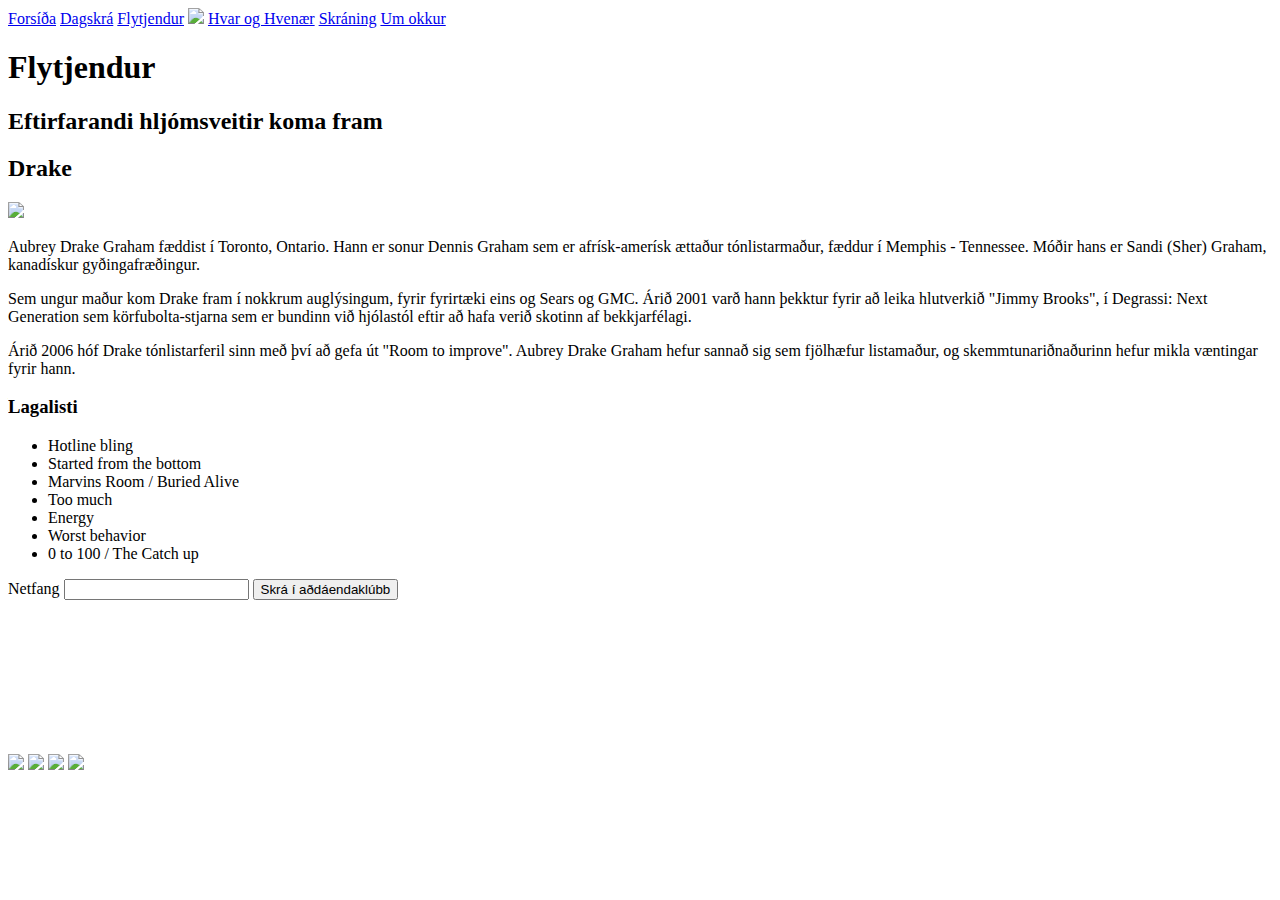
==== docs/flytjendur/index.html @ 1f65638e "Add files via upload" ====
<!DOCTYPE html>
<html>
<head>
	<title>Flytjendur - Útgáfutónleikar Music Cloud</title>
	<link rel="stylesheet" type="text/css" href="/css/main.css">
	<link rel="shortcut icon" href="/favicon.ico" type="image/x-icon">
	<link rel="icon" href="/favicon.ico" type="image/x-icon">
</head>
<body id="artists">
		<nav>
				<a href="/">Forsíða</a>
				<a href="/dagskra">Dagskrá</a>
				<a href="/flytjendur"  class="nav-selected">Flytjendur</a>
				<a href="/"><img src="/img/logo.svg"></a>
				<a href="/hvar">Hvar og Hvenær</a>
				<a href="/skraning">Skráning</a>
				<a href="/um-okkur">Um okkur</a>
			</nav>
	<header>
		<h1 class="titill">Flytjendur</h1>
		<h2 class="undirtitill">Eftirfarandi hljómsveitir koma fram</h2>
	</header>
	<section id="drake">
		<h2>Drake</h2>
		<picture>
				<source media="(min-width: 48em)" srcset="/img/drake.jpg">
				<source media="(min-width:30em)" srcset="/img/drake_sml.jpg">
				<img src="/img/drake_sml.jpg" />
		</picture>
		<p>Aubrey Drake Graham fæddist í Toronto, Ontario. 
			Hann er sonur Dennis Graham sem er afrísk-amerísk ættaður tónlistarmaður, fæddur í Memphis - Tennessee. Móðir hans er Sandi (Sher) Graham, kanadískur gyðingafræðingur. </p>
			<p>Sem ungur maður kom Drake fram í nokkrum auglýsingum, fyrir fyrirtæki eins og Sears og GMC. Árið 2001 varð hann þekktur fyrir að leika hlutverkið "Jimmy Brooks", í Degrassi: Next Generation sem körfubolta-stjarna sem er bundinn við hjólastól eftir að hafa verið skotinn af bekkjarfélagi. </p>
			<p>Árið 2006 hóf Drake tónlistarferil sinn með því að gefa út  "Room to improve". Aubrey Drake Graham hefur sannað sig sem fjölhæfur listamaður, og skemmtunariðnaðurinn hefur mikla væntingar fyrir hann.</p>
		<h3>Lagalisti</h3>
		<ul>
			<li>Hotline bling</li>
			<li>Started from the bottom</li>
			<li>Marvins Room / Buried Alive</li>
			<li>Too much</li>
			<li>Energy</li>
			<li>Worst behavior</li>
			<li>0 to 100 / The Catch up</li>
		</ul>
		<form action="post" action="#">
				<label for="email">Netfang</label>
				<input type="email" id="email"  required email />
				<input type="submit" name="submit" value="Skrá í aðdáendaklúbb">
		</form>
		
		<iframe class="youtube" src="https://www.youtube.com/embed/uxpDa-c-4Mc" frameborder="0" allow="autoplay; encrypted-media" allowfullscreen></iframe>
		
	</section>
<!---
	<section id="djkhaled">
			<h2>DJ Khaled</h2>
			<picture>
				<source media="(min-width: 650px)" srcset="/img/djkhaled.jpg">
				<source media="(min-width: 465px)" srcset="/img/djkhaled_sml.jpg">
				<img src="/img/djkhaled.jpg" />
			</picture>
			<p>Upphaflega þekktur sem Arab Attack, DJ Khaled er tónlistarframleiðandi, útvarpsmaður og DJ sem hefur búið til 10 stúdíóalbúm frá sínu eigin lífi frá árinu 2006, nýjasta sem Grateful (2017). Sem tónlistarframleiðandi hefur hann unnið með listamönnum eins og Lil Wayne, Jay-Z, Mariah Carey, Beyoncé, Justin Bieber, Kanye og Nicki Minaj.</p>
			<h3>Lagalisti</h3>
			<ul>
				<li>Wild Thoughts</li>
				<li>I'm the One</li>
				<li>Top Off</li>
				<li>All I do is Win</li>
				<li>I Believe</li>
				<li>Do You Mind</li>
				<li>Shining</li>
			</ul>
			<form action="post" action="#">
					<label for="email">Netfang</label>
					<input type="email" id="email"  required email />
					<input type="submit" name="submit" value="Skrá í aðdáendaklúbb">
			</form>
			<iframe width="560" height="315" src="https://www.youtube.com/embed/GGXzlRoNtHU" frameborder="0" allow="autoplay; encrypted-media" allowfullscreen></iframe>
	</section>
	<section id="beyonce">
			<h2>Beyoncé</h2>
			<picture>
				<source media="(min-width: 650px)" srcset="/img/beyonce.jpg">
				<source media="(min-width: 465px)" srcset="/img/beyonce_sml.jpg">
				<img src="/img/beyonce.jpg" />
			</picture>
			<p>Beyonce Knowles varð fyrst þekkt með hljómsveitinni Destiny's Child og fór snemma yfir í sólóferil þar sem hún hefur unnið til fjölda Grammy verðlauna. Hún hefur einnig leikið í kvikmyndum og er þekktust fyrir leik sinn í myndinni Dreamgirls. Hún er giftst hip-hop listamanninum Jay-Z árið 2008.</p>
			<h3>Lagalisti</h3>
			<ul>
				<li>Halo</li>
				<li>Crazy in Love</li>
				<li>Love On Top</li>
				<li>Drunk in Love</li>
				<li>Partition</li>
				<li>Best Thing I Never Had</li>
				<li>Run The World</li>
			</ul>
			<form action="post" action="#">
					<label for="email">Netfang</label>
					<input type="email" id="email"  required email />
					<input type="submit" name="submit" value="Skrá í aðdáendaklúbb">
			</form>
			<iframe width="560" height="315" src="https://www.youtube.com/embed/bnVUHWCynig" frameborder="0" allow="autoplay; encrypted-media" allowfullscreen></iframe>
	</section>
-->

	<footer>
			<div class="socialicons">
				<a class="social" target="_blank" href="#https://www.facebook.com/#"><img src="/img/facebook.svg" /></a>
				<a class="social" target="_blank" href="https://twitter.com/#"><img src="/img/twitter.svg" /></a>
				<a class="social" target="_blank" href="https://www.instagram.com/#"><img src="/img/instagram.svg" /></a>
				<a class="social" target="_blank" href="https://www.snapchat.com/#"><img src="/img/snapchat.svg" /></a>
				
			</div>
	</footer>
</body>
</html>
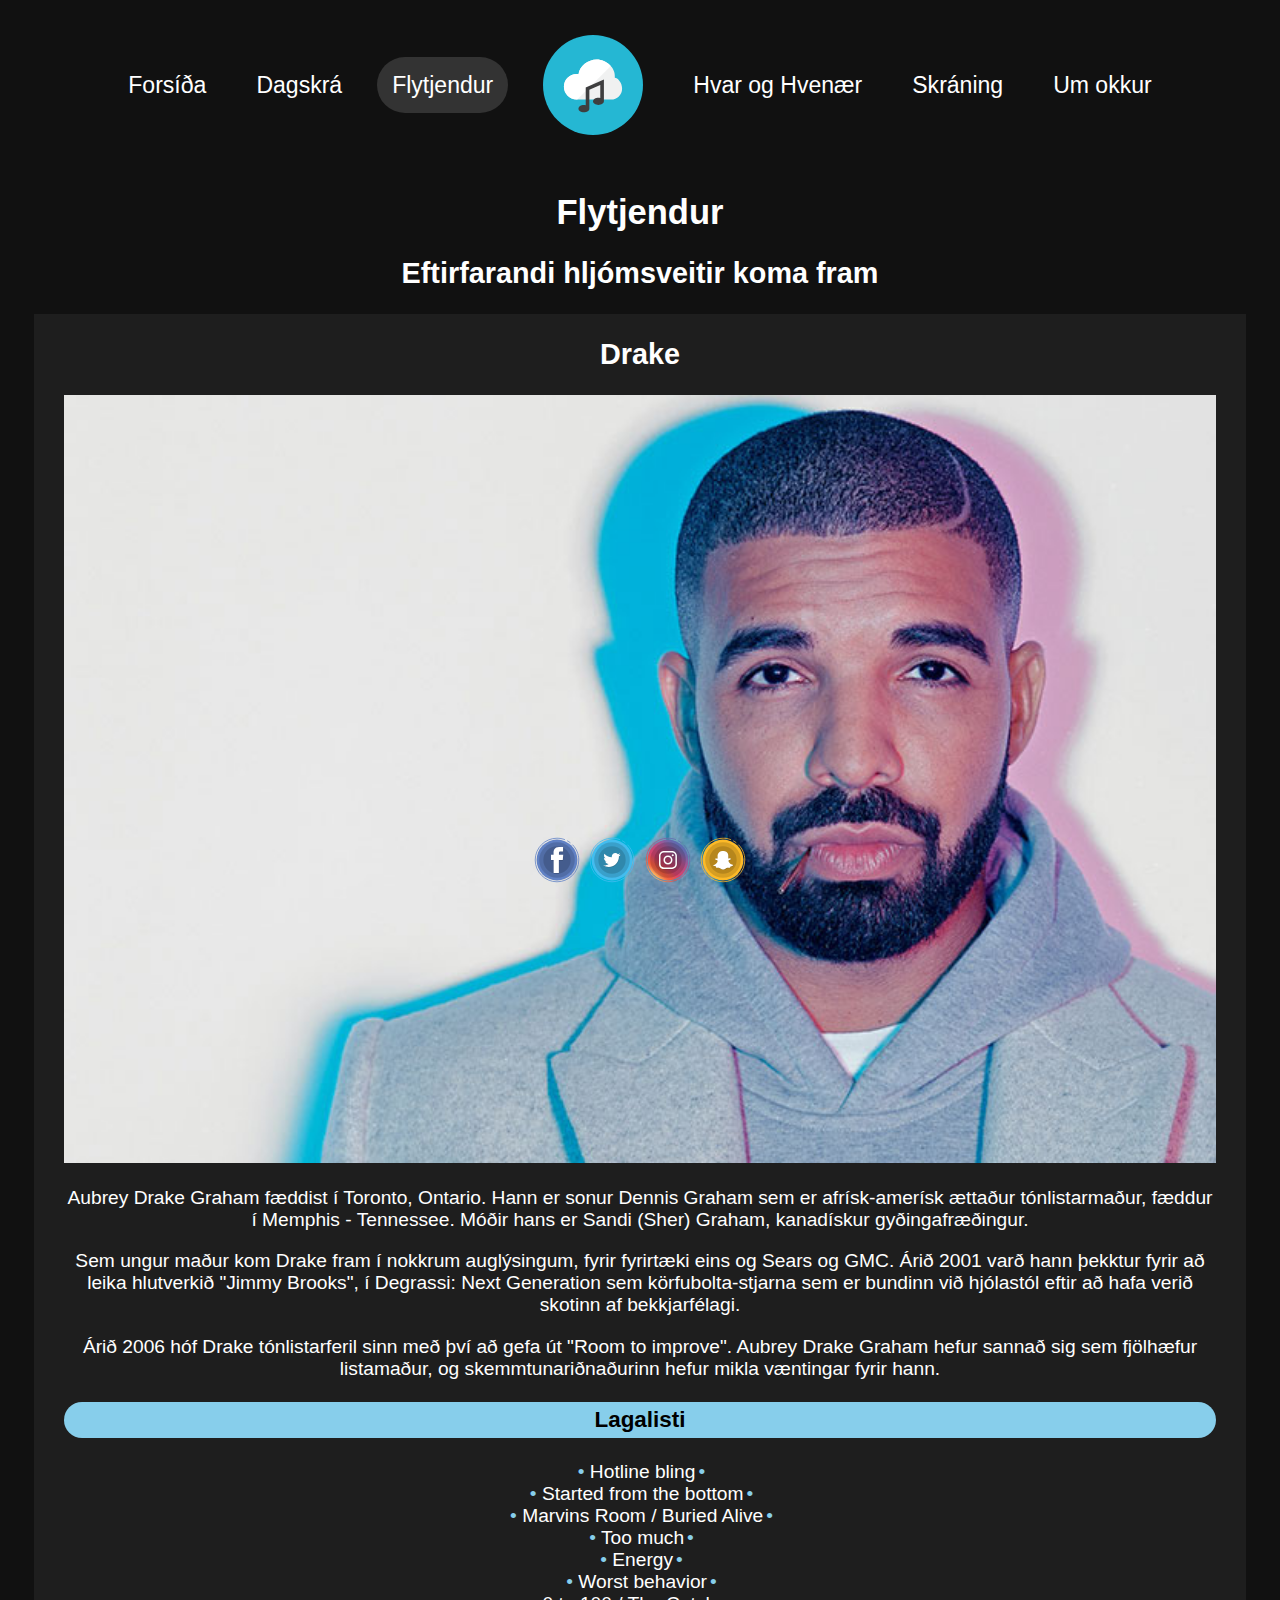
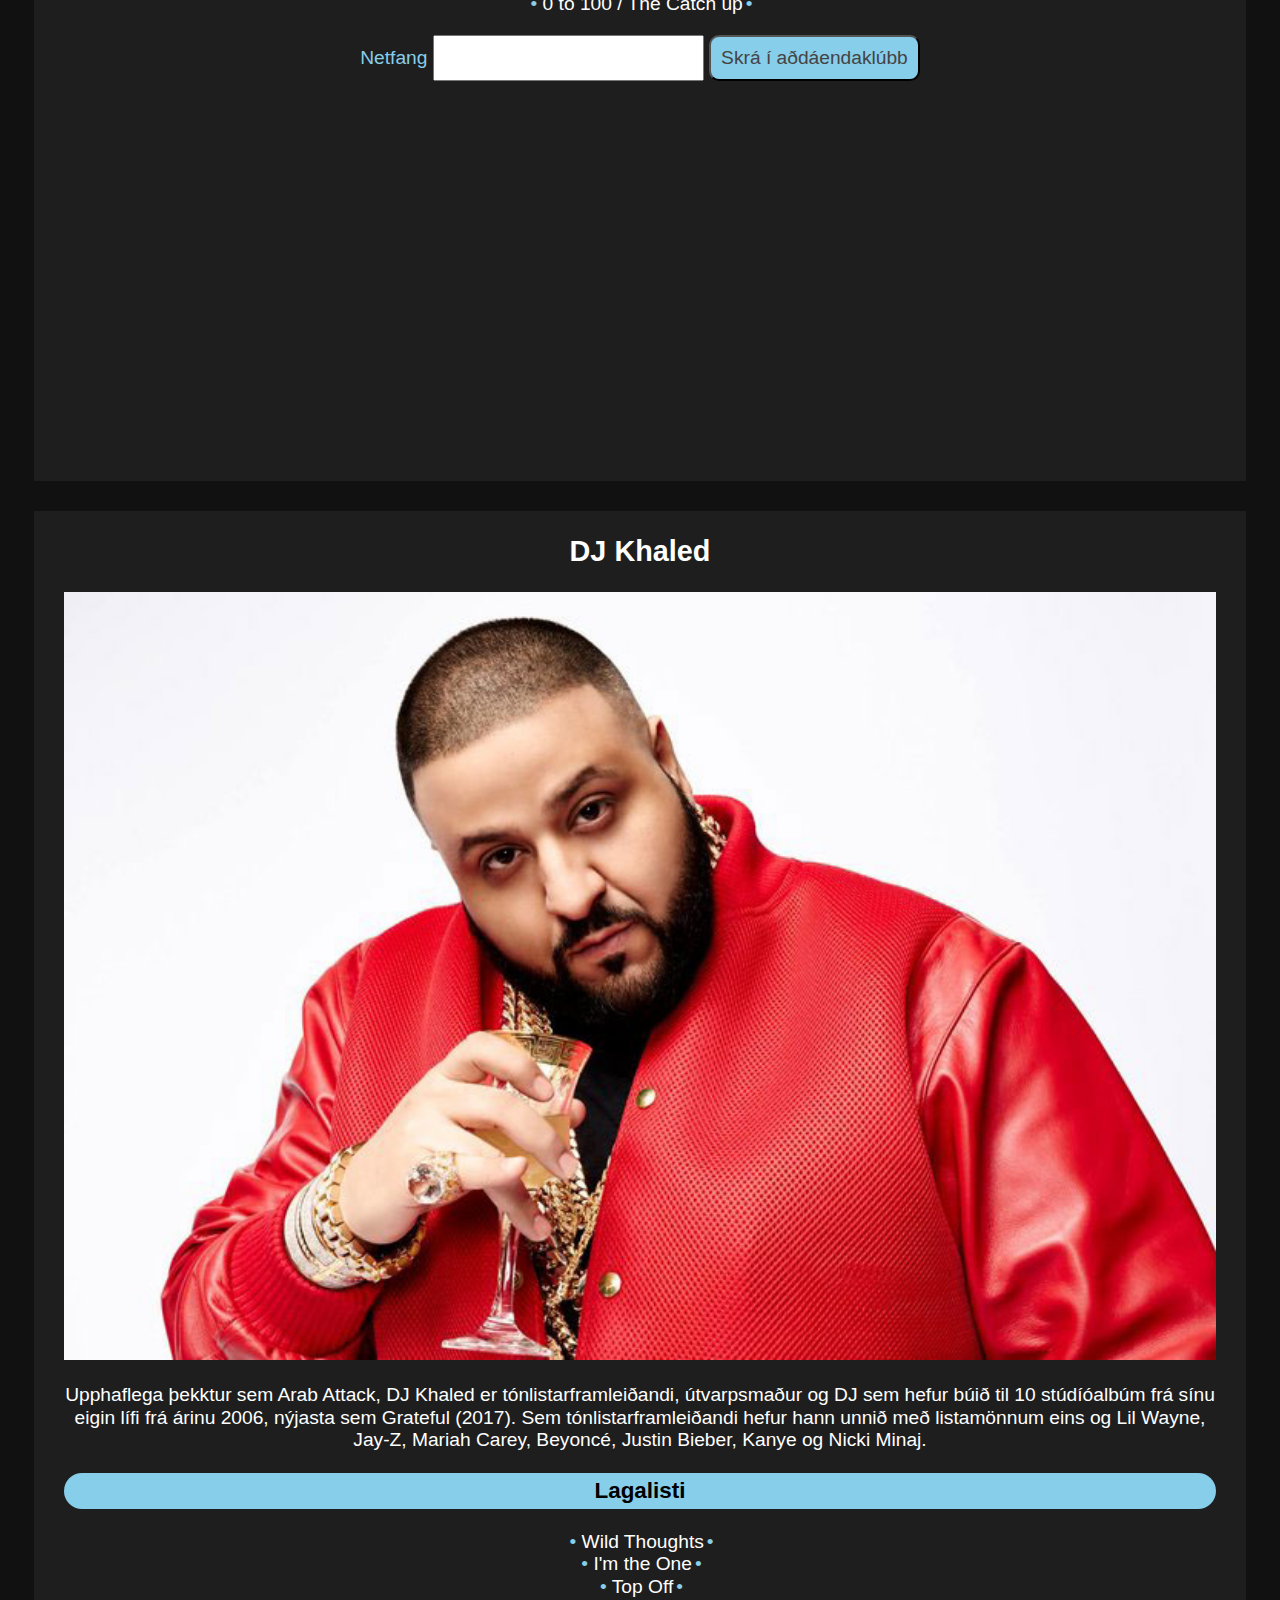
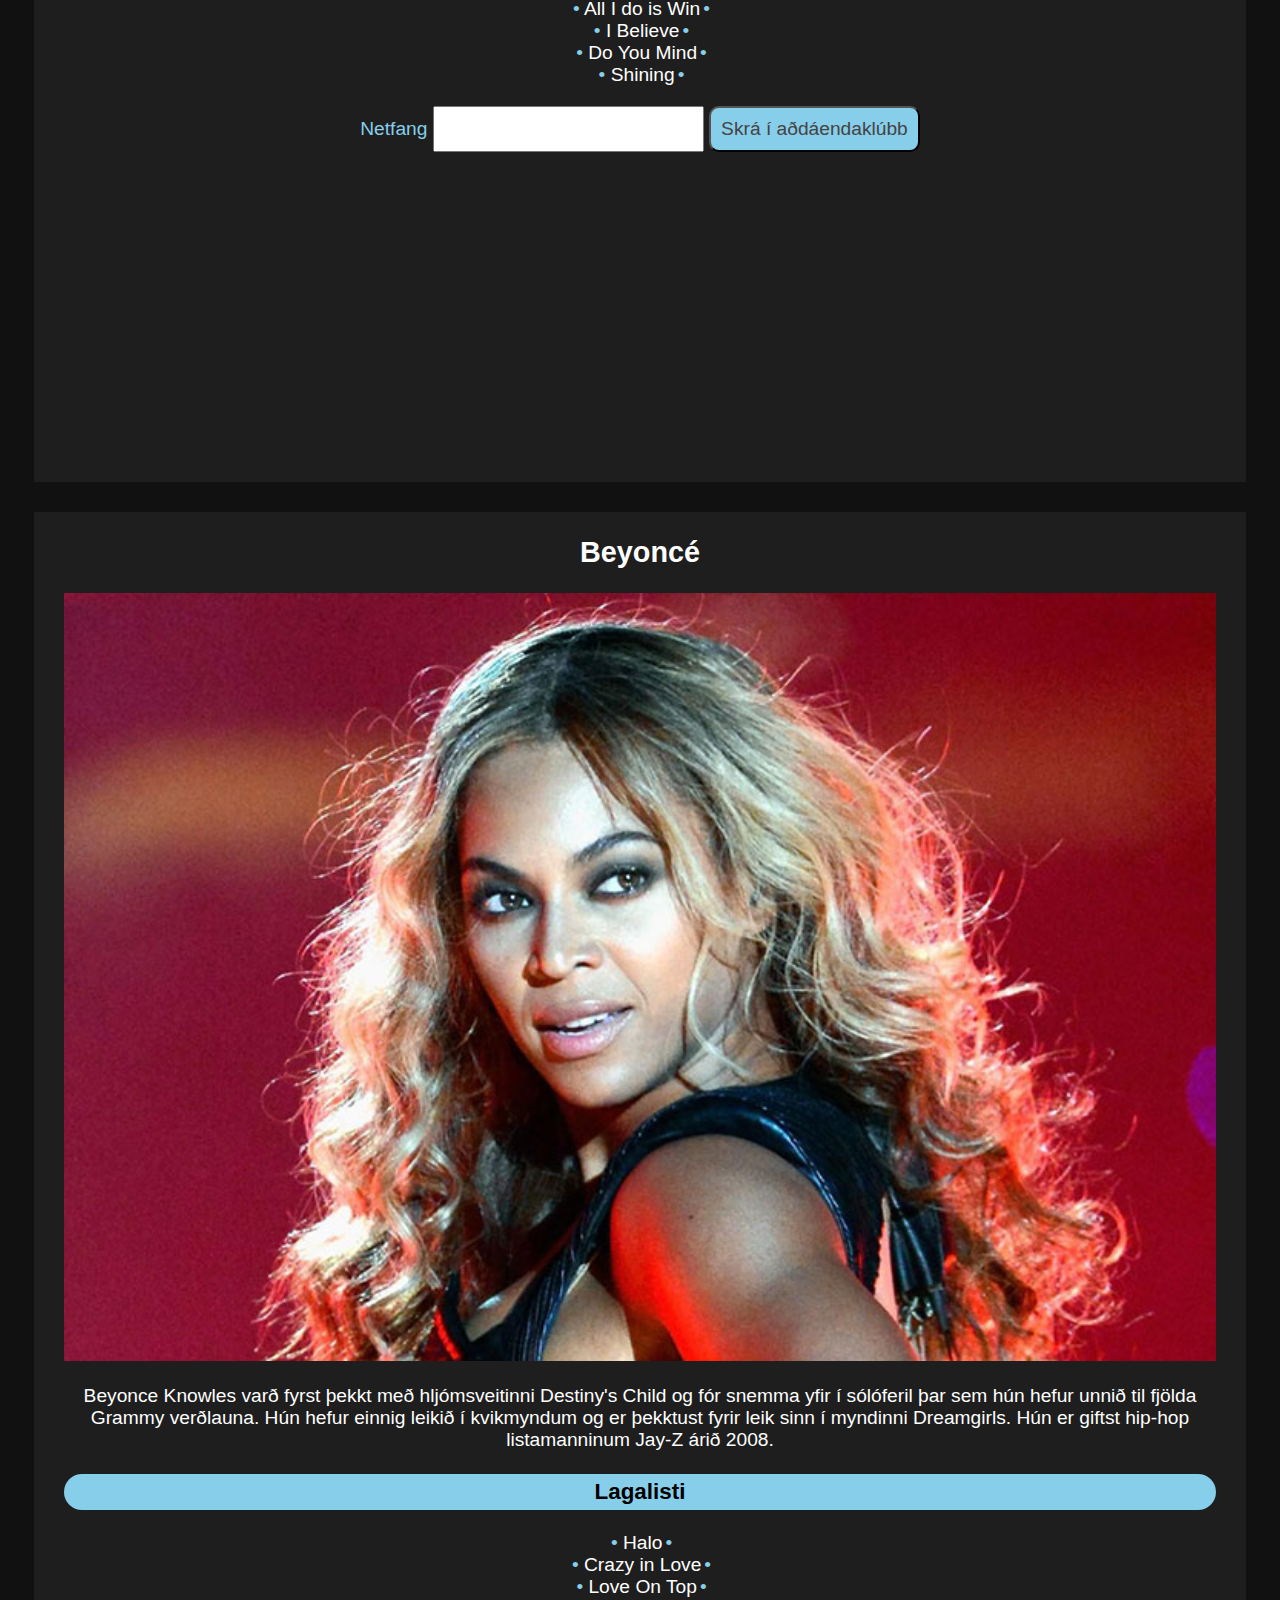
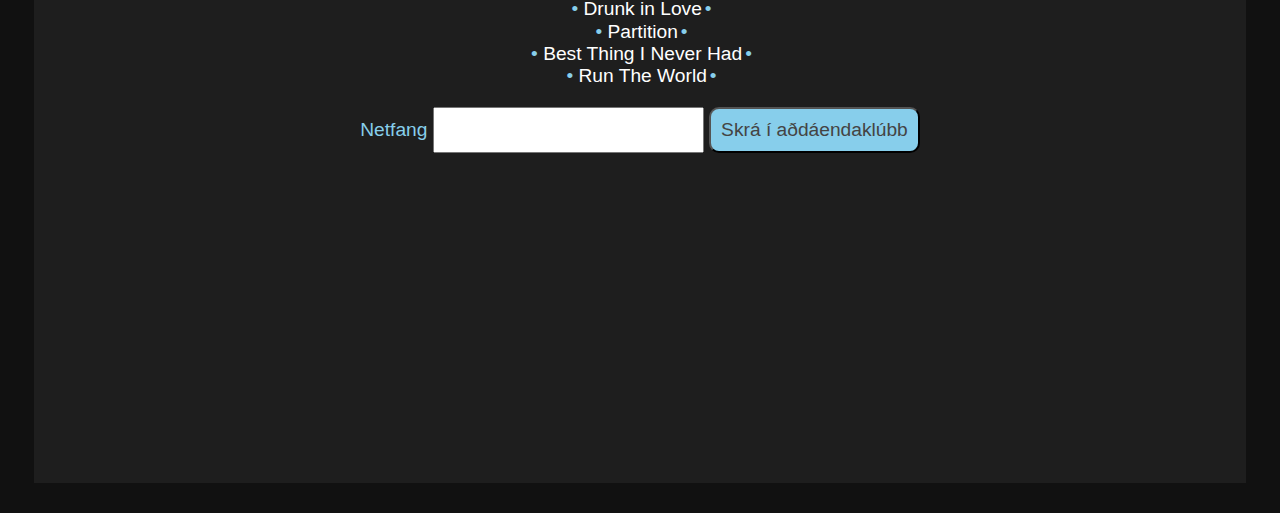
==== commit 54ddde3d: "Update index.html" ====
--- a/docs/flytjendur/index.html
+++ b/docs/flytjendur/index.html
@@ -1,20 +1,20 @@
 <!DOCTYPE html>
-<html>
+<html lang="is">
 <head>
 	<title>Flytjendur - Útgáfutónleikar Music Cloud</title>
-	<link rel="stylesheet" type="text/css" href="/css/main.css">
-	<link rel="shortcut icon" href="/favicon.ico" type="image/x-icon">
-	<link rel="icon" href="/favicon.ico" type="image/x-icon">
+	<link rel="stylesheet" type="text/css" href="../css/main.css">
+	<link rel="shortcut icon" href="../favicon.ico" type="image/x-icon">
+	<link rel="icon" href="../favicon.ico" type="image/x-icon">
 </head>
 <body id="artists">
 		<nav>
-				<a href="/">Forsíða</a>
-				<a href="/dagskra">Dagskrá</a>
-				<a href="/flytjendur"  class="nav-selected">Flytjendur</a>
-				<a href="/"><img src="/img/logo.svg"></a>
-				<a href="/hvar">Hvar og Hvenær</a>
-				<a href="/skraning">Skráning</a>
-				<a href="/um-okkur">Um okkur</a>
+				<a href="../">Forsíða</a>
+				<a href="../dagskra">Dagskrá</a>
+				<a href="../flytjendur"  class="nav-selected">Flytjendur</a>
+				<a href="../"><img src="../img/logo.svg" alt="Forsíða"></a>
+				<a href="../hvar">Hvar og Hvenær</a>
+				<a href="../skraning">Skráning</a>
+				<a href="../um-okkur">Um okkur</a>
 			</nav>
 	<header>
 		<h1 class="titill">Flytjendur</h1>
@@ -23,9 +23,9 @@
 	<section id="drake">
 		<h2>Drake</h2>
 		<picture>
-				<source media="(min-width: 48em)" srcset="/img/drake.jpg">
-				<source media="(min-width:30em)" srcset="/img/drake_sml.jpg">
-				<img src="/img/drake_sml.jpg" />
+				<source media="(min-width: 48em)" srcset="../img/drake.jpg">
+				<source media="(min-width:30em)" srcset="../img/drake_sml.jpg">
+				<img src="../img/drake_sml.jpg" alt="Drake" />
 		</picture>
 		<p>Aubrey Drake Graham fæddist í Toronto, Ontario. 
 			Hann er sonur Dennis Graham sem er afrísk-amerísk ættaður tónlistarmaður, fæddur í Memphis - Tennessee. Móðir hans er Sandi (Sher) Graham, kanadískur gyðingafræðingur. </p>
@@ -41,7 +41,7 @@
 			<li>Worst behavior</li>
 			<li>0 to 100 / The Catch up</li>
 		</ul>
-		<form action="post" action="#">
+		<form method="post" action="#">
 				<label for="email">Netfang</label>
 				<input type="email" id="email"  required email />
 				<input type="submit" name="submit" value="Skrá í aðdáendaklúbb">
@@ -50,13 +50,13 @@
 		<iframe class="youtube" src="https://www.youtube.com/embed/uxpDa-c-4Mc" frameborder="0" allow="autoplay; encrypted-media" allowfullscreen></iframe>
 		
 	</section>
-<!---
+
 	<section id="djkhaled">
 			<h2>DJ Khaled</h2>
 			<picture>
-				<source media="(min-width: 650px)" srcset="/img/djkhaled.jpg">
-				<source media="(min-width: 465px)" srcset="/img/djkhaled_sml.jpg">
-				<img src="/img/djkhaled.jpg" />
+				<source media="(min-width: 650px)" srcset="../img/djkhaled.jpg">
+				<source media="(min-width: 465px)" srcset="../img/djkhaled_sml.jpg">
+				<img src="../img/djkhaled.jpg" alt="DJ Khaled" />
 			</picture>
 			<p>Upphaflega þekktur sem Arab Attack, DJ Khaled er tónlistarframleiðandi, útvarpsmaður og DJ sem hefur búið til 10 stúdíóalbúm frá sínu eigin lífi frá árinu 2006, nýjasta sem Grateful (2017). Sem tónlistarframleiðandi hefur hann unnið með listamönnum eins og Lil Wayne, Jay-Z, Mariah Carey, Beyoncé, Justin Bieber, Kanye og Nicki Minaj.</p>
 			<h3>Lagalisti</h3>
@@ -69,7 +69,7 @@
 				<li>Do You Mind</li>
 				<li>Shining</li>
 			</ul>
-			<form action="post" action="#">
+			<form method="post" action="#">
 					<label for="email">Netfang</label>
 					<input type="email" id="email"  required email />
 					<input type="submit" name="submit" value="Skrá í aðdáendaklúbb">
@@ -79,9 +79,9 @@
 	<section id="beyonce">
 			<h2>Beyoncé</h2>
 			<picture>
-				<source media="(min-width: 650px)" srcset="/img/beyonce.jpg">
-				<source media="(min-width: 465px)" srcset="/img/beyonce_sml.jpg">
-				<img src="/img/beyonce.jpg" />
+				<source media="(min-width: 650px)" srcset="../img/beyonce.jpg">
+				<source media="(min-width: 465px)" srcset="../img/beyonce_sml.jpg">
+				<img src="../img/beyonce.jpg" alt="Beyonce" />
 			</picture>
 			<p>Beyonce Knowles varð fyrst þekkt með hljómsveitinni Destiny's Child og fór snemma yfir í sólóferil þar sem hún hefur unnið til fjölda Grammy verðlauna. Hún hefur einnig leikið í kvikmyndum og er þekktust fyrir leik sinn í myndinni Dreamgirls. Hún er giftst hip-hop listamanninum Jay-Z árið 2008.</p>
 			<h3>Lagalisti</h3>
@@ -94,23 +94,23 @@
 				<li>Best Thing I Never Had</li>
 				<li>Run The World</li>
 			</ul>
-			<form action="post" action="#">
+			<form method="post" action="#">
 					<label for="email">Netfang</label>
 					<input type="email" id="email"  required email />
 					<input type="submit" name="submit" value="Skrá í aðdáendaklúbb">
 			</form>
 			<iframe width="560" height="315" src="https://www.youtube.com/embed/bnVUHWCynig" frameborder="0" allow="autoplay; encrypted-media" allowfullscreen></iframe>
 	</section>
--->
+
 
 	<footer>
 			<div class="socialicons">
-				<a class="social" target="_blank" href="#https://www.facebook.com/#"><img src="/img/facebook.svg" /></a>
-				<a class="social" target="_blank" href="https://twitter.com/#"><img src="/img/twitter.svg" /></a>
-				<a class="social" target="_blank" href="https://www.instagram.com/#"><img src="/img/instagram.svg" /></a>
-				<a class="social" target="_blank" href="https://www.snapchat.com/#"><img src="/img/snapchat.svg" /></a>
-				
+				<a class="social" target="_blank" href="#https://www.facebook.com"><img src="../img/facebook.svg" alt="Facebook" /></a>
+				<a class="social" target="_blank" href="https://twitter.com"><img src="../img/twitter.svg" alt="Twitter" /></a>
+				<a class="social" target="_blank" href="https://www.instagram.com"><img src="../img/instagram.svg" alt="Instagram" /></a>
+				<a class="social" target="_blank" href="https://www.snapchat.com"><img src="../img/snapchat.svg" alt="Snapchat" /></a>
 			</div>
+
 	</footer>
 </body>
 </html>
--- a/docs/css/main.css
+++ b/docs/css/main.css
@@ -0,0 +1,640 @@
+@charset "UTF-8";
+/*normalize.css v7.0.0 | MIT License | github.com/necolas/normalize.css */
+/*https://cdnjs.cloudflare.com/ajax/libs/normalize/7.0.0/normalize.css*/
+/* Document
+   ========================================================================== */
+/**
+ * 1. Correct the line height in all browsers.
+ * 2. Prevent adjustments of font size after orientation changes in
+ *    IE on Windows Phone and in iOS.
+ */
+html {
+  line-height: 1.15;
+  /* 1 */
+  -ms-text-size-adjust: 100%;
+  /* 2 */
+  -webkit-text-size-adjust: 100%;
+  /* 2 */ }
+
+/* Sections
+   ========================================================================== */
+/**
+ * Remove the margin in all browsers (opinionated).
+ */
+body {
+  margin: 0; }
+
+/**
+ * Add the correct display in IE 9-.
+ */
+article,
+aside,
+footer,
+header,
+nav,
+section {
+  display: block; }
+
+/**
+ * Correct the font size and margin on `h1` elements within `section` and
+ * `article` contexts in Chrome, Firefox, and Safari.
+ */
+h1 {
+  font-size: 2em;
+  margin: 0.67em 0; }
+
+/* Grouping content
+   ========================================================================== */
+/**
+ * Add the correct display in IE 9-.
+ * 1. Add the correct display in IE.
+ */
+figcaption,
+figure,
+main {
+  /* 1 */
+  display: block; }
+
+/**
+ * Add the correct margin in IE 8.
+
+
+figure {
+  margin: 1em 40px;
+}
+ */
+/**
+ * 1. Add the correct box sizing in Firefox.
+ * 2. Show the overflow in Edge and IE.
+ */
+hr {
+  box-sizing: content-box;
+  /* 1 */
+  height: 0;
+  /* 1 */
+  overflow: visible;
+  /* 2 */ }
+
+/**
+ * 1. Correct the inheritance and scaling of font size in all browsers.
+ * 2. Correct the odd `em` font sizing in all browsers.
+ */
+pre {
+  font-family: monospace, monospace;
+  /* 1 */
+  font-size: 1em;
+  /* 2 */ }
+
+/* Text-level semantics
+   ========================================================================== */
+/**
+ * 1. Remove the gray background on active links in IE 10.
+ * 2. Remove gaps in links underline in iOS 8+ and Safari 8+.
+ */
+a {
+  background-color: transparent;
+  /* 1 */
+  -webkit-text-decoration-skip: objects;
+  /* 2 */ }
+
+/**
+ * 1. Remove the bottom border in Chrome 57- and Firefox 39-.
+ * 2. Add the correct text decoration in Chrome, Edge, IE, Opera, and Safari.
+ */
+abbr[title] {
+  border-bottom: none;
+  /* 1 */
+  text-decoration: underline;
+  /* 2 */
+  text-decoration: underline dotted;
+  /* 2 */ }
+
+/**
+ * Prevent the duplicate application of `bolder` by the next rule in Safari 6.
+ */
+b,
+strong {
+  font-weight: inherit; }
+
+/**
+ * Add the correct font weight in Chrome, Edge, and Safari.
+ */
+b,
+strong {
+  font-weight: bolder; }
+
+/**
+ * 1. Correct the inheritance and scaling of font size in all browsers.
+ * 2. Correct the odd `em` font sizing in all browsers.
+ */
+code,
+kbd,
+samp {
+  font-family: monospace, monospace;
+  /* 1 */
+  font-size: 1em;
+  /* 2 */ }
+
+/**
+ * Add the correct font style in Android 4.3-.
+ */
+dfn {
+  font-style: italic; }
+
+/**
+ * Add the correct background and color in IE 9-.
+ */
+mark {
+  background-color: #ff0;
+  color: #000; }
+
+/**
+ * Add the correct font size in all browsers.
+ */
+small {
+  font-size: 80%; }
+
+/**
+ * Prevent `sub` and `sup` elements from affecting the line height in
+ * all browsers.
+ */
+sub,
+sup {
+  font-size: 75%;
+  line-height: 0;
+  position: relative;
+  vertical-align: baseline; }
+
+sub {
+  bottom: -0.25em; }
+
+sup {
+  top: -0.5em; }
+
+/* Embedded content
+   ========================================================================== */
+/**
+ * Add the correct display in IE 9-.
+ */
+audio,
+video {
+  display: inline-block; }
+
+/**
+ * Add the correct display in iOS 4-7.
+ */
+audio:not([controls]) {
+  display: none;
+  height: 0; }
+
+/**
+ * Remove the border on images inside links in IE 10-.
+ */
+img {
+  border-style: none; }
+
+/**
+ * Hide the overflow in IE.
+ */
+svg:not(:root) {
+  overflow: hidden; }
+
+/* Forms
+   ========================================================================== */
+/**
+ * 1. Change the font styles in all browsers (opinionated).
+ * 2. Remove the margin in Firefox and Safari.
+ */
+button,
+input,
+optgroup,
+select,
+textarea {
+  font-family: sans-serif;
+  /* 1 */
+  font-size: 100%;
+  /* 1 */
+  line-height: 1.15;
+  /* 1 */
+  margin: 0;
+  /* 2 */ }
+
+/**
+ * Show the overflow in IE.
+ * 1. Show the overflow in Edge.
+ */
+button,
+input {
+  /* 1 */
+  overflow: visible; }
+
+/**
+ * Remove the inheritance of text transform in Edge, Firefox, and IE.
+ * 1. Remove the inheritance of text transform in Firefox.
+ */
+button,
+select {
+  /* 1 */
+  text-transform: none; }
+
+/**
+ * 1. Prevent a WebKit bug where (2) destroys native `audio` and `video`
+ *    controls in Android 4.
+ * 2. Correct the inability to style clickable types in iOS and Safari.
+ */
+button,
+html [type="button"],
+[type="reset"],
+[type="submit"] {
+  -webkit-appearance: button;
+  /* 2 */ }
+
+/**
+ * Remove the inner border and padding in Firefox.
+ */
+button::-moz-focus-inner,
+[type="button"]::-moz-focus-inner,
+[type="reset"]::-moz-focus-inner,
+[type="submit"]::-moz-focus-inner {
+  border-style: none;
+  padding: 0; }
+
+/**
+ * Restore the focus styles unset by the previous rule.
+ */
+button:-moz-focusring,
+[type="button"]:-moz-focusring,
+[type="reset"]:-moz-focusring,
+[type="submit"]:-moz-focusring {
+  outline: 1px dotted ButtonText; }
+
+/**
+ * Correct the padding in Firefox.
+ */
+fieldset {
+  padding: 0.35em 0.75em 0.625em; }
+
+/**
+ * 1. Correct the text wrapping in Edge and IE.
+ * 2. Correct the color inheritance from `fieldset` elements in IE.
+ * 3. Remove the padding so developers are not caught out when they zero out
+ *    `fieldset` elements in all browsers.
+ */
+legend {
+  box-sizing: border-box;
+  /* 1 */
+  color: inherit;
+  /* 2 */
+  display: table;
+  /* 1 */
+  max-width: 100%;
+  /* 1 */
+  padding: 0;
+  /* 3 */
+  white-space: normal;
+  /* 1 */ }
+
+/**
+ * 1. Add the correct display in IE 9-.
+ * 2. Add the correct vertical alignment in Chrome, Firefox, and Opera.
+ */
+progress {
+  display: inline-block;
+  /* 1 */
+  vertical-align: baseline;
+  /* 2 */ }
+
+/**
+ * Remove the default vertical scrollbar in IE.
+ */
+textarea {
+  overflow: auto; }
+
+/**
+ * 1. Add the correct box sizing in IE 10-.
+ * 2. Remove the padding in IE 10-.
+ */
+[type="checkbox"],
+[type="radio"] {
+  box-sizing: border-box;
+  /* 1 */
+  padding: 0;
+  /* 2 */ }
+
+/**
+ * Correct the cursor style of increment and decrement buttons in Chrome.
+ */
+[type="number"]::-webkit-inner-spin-button,
+[type="number"]::-webkit-outer-spin-button {
+  height: auto; }
+
+/**
+ * 1. Correct the odd appearance in Chrome and Safari.
+ * 2. Correct the outline style in Safari.
+ */
+[type="search"] {
+  -webkit-appearance: textfield;
+  /* 1 */
+  outline-offset: -2px;
+  /* 2 */ }
+
+/**
+ * Remove the inner padding and cancel buttons in Chrome and Safari on macOS.
+ */
+[type="search"]::-webkit-search-cancel-button,
+[type="search"]::-webkit-search-decoration {
+  -webkit-appearance: none; }
+
+/**
+ * 1. Correct the inability to style clickable types in iOS and Safari.
+ * 2. Change font properties to `inherit` in Safari.
+ */
+::-webkit-file-upload-button {
+  -webkit-appearance: button;
+  /* 1 */
+  font: inherit;
+  /* 2 */ }
+
+/* Interactive
+   ========================================================================== */
+/*
+ * Add the correct display in IE 9-.
+ * 1. Add the correct display in Edge, IE, and Firefox.
+ */
+details,
+menu {
+  display: block; }
+
+/*
+ * Add the correct display in all browsers.
+ */
+summary {
+  display: list-item; }
+
+/* Scripting
+   ========================================================================== */
+/**
+ * Add the correct display in IE 9-.
+ */
+canvas {
+  display: inline-block; }
+
+/**
+ * Add the correct display in IE.
+ */
+template {
+  display: none; }
+
+/* Hidden
+   ========================================================================== */
+/**
+ * Add the correct display in IE 10-.
+ */
+[hidden] {
+  display: none; }
+
+nav {
+  grid-area: nav; }
+
+header {
+  grid-area: header; }
+
+footer {
+  grid-area: footer; }
+
+#section1 {
+  grid-area: section1; }
+
+#section2 {
+  grid-area: section2; }
+
+#section3 {
+  grid-area: section3; }
+
+#section4 {
+  grid-area: section4; }
+
+#section5 {
+  grid-area: section5; }
+
+body {
+  display: grid;
+  grid-gap: 0;
+  grid-template-areas: "nav"
+ "header"
+ "section1"
+ "section2"
+ "section3"
+ "section4"
+ "section5"
+ "footer"; }
+
+body {
+  font-family: Arial, Helvetica, sans-serif;
+  font-size: 1.2em;
+  background-color: #111111;
+  width: 100%; }
+
+h1, h2 {
+  color: #444444; }
+
+h3 {
+  color: black;
+  background-color: #eeeeee; }
+
+header {
+  text-align: center;
+  background-color: #111111;
+  color: #ffffff;
+  margin-left: auto;
+  margin-right: auto;
+  padding-left: 30px;
+  padding-right: 30px; }
+  header h1, header h2 {
+    color: #ffffff; }
+
+section {
+  text-align: center;
+  color: #ffffff;
+  margin-left: auto;
+  margin-right: auto;
+  margin-bottom: 30px;
+  padding-left: 30px;
+  padding-right: 30px;
+  background: #1e1e1e; }
+
+form {
+  padding: 10px; }
+  form input {
+    padding: 10px; }
+  form label {
+    color: skyblue; }
+  form input[type=submit] {
+    background-color: skyblue;
+    color: #444444;
+    border: auto;
+    border-radius: 10px; }
+
+.titill {
+  font-size: 1.8em; }
+
+body a {
+  color: #ffffff; }
+
+footer {
+  position: fixed;
+  left: 0;
+  bottom: 0;
+  width: 100%;
+  color: white;
+  text-align: center;
+  padding-bottom: 10px; }
+
+footer div a img {
+  height: 50px;
+  width: 50px; }
+
+body {
+  grid-template-areas: "nav"
+ "header"
+ "section1"
+ "section2"
+ "section3"
+ "section4"
+ "section5"
+ "footer"; }
+
+nav {
+  padding-top: 10px;
+  padding-bottom: 10px;
+  display: grid;
+  align-items: center;
+  justify-content: center; }
+  nav a {
+    font-size: 0.9;
+    text-decoration: none;
+    padding: 15px;
+    padding: 15px;
+    margin: 10px; }
+  nav a:hover {
+    color: skyblue; }
+  nav .nav-selected {
+    background-color: #333333;
+    border-radius: 5em; }
+  nav img {
+    display: none; }
+
+#frontpage {
+  background-image: url("../img/crowd.jpg");
+  background-repeat: no-repeat;
+  background-color: #111111;
+  background-size: cover; }
+  #frontpage header {
+    width: 70%;
+    opacity: 0.9; }
+    #frontpage header .grid-container {
+      display: grid;
+      grid-template-columns: auto;
+      padding: 10px; }
+      #frontpage header .grid-container .grid-item {
+        padding: 20px;
+        text-align: center; }
+        #frontpage header .grid-container .grid-item img {
+          opacity: 1;
+          border-radius: 50em;
+          width: 230px; }
+
+#agenda {
+  justify-content: center; }
+  #agenda .grid-container {
+    display: inline-grid;
+    grid-template-columns: auto;
+    padding: 10px; }
+    #agenda .grid-container .grid-item {
+      padding: 20px;
+      text-align: center; }
+      #agenda .grid-container .grid-item picture img {
+        border-radius: 50em;
+        width: 230px;
+        margin-right: 100px; }
+      #agenda .grid-container .grid-item a {
+        font-size: 3em;
+        text-decoration: none; }
+      #agenda .grid-container .grid-item .time {
+        transform: rotate(90deg);
+        transform-origin: left top 0;
+        float: right;
+        font-size: 2em;
+        margin-left: 10px; }
+
+#artists section h3 {
+  background-color: skyblue;
+  padding: 5px;
+  border-radius: 50em; }
+
+#artists section h2 {
+  color: #ffffff; }
+
+#artists section ul {
+  list-style: none;
+  padding: 0 0 10px 0;
+  margin: 0; }
+  #artists section ul li::before, #artists section ul li::after {
+    content: "• ";
+    color: #ffffff;
+    color: skyblue;
+    /* or whatever color you prefer */
+    padding-left: 3px; }
+
+#artists section img {
+  width: 100%; }
+
+#registration form {
+  justify-content: flex-start; }
+  #registration form input[type=text], #registration form select, #registration form input[type=email] {
+    width: 100%;
+    padding: 12px 20px;
+    margin: 8px 0;
+    display: block;
+    border: 1px solid #ccc;
+    border-radius: 4px;
+    box-sizing: border-box;
+    text-align: center; }
+
+.youtube {
+  width: 230px;
+  height: 197px; }
+
+@media screen and (min-width: 37.5em) {
+  .youtube {
+    width: 480px;
+    height: 385px; } }
+
+@media screen and (min-width: 48em) {
+  nav {
+    padding-top: 10px;
+    padding-bottom: 10px;
+    display: flex; }
+    nav a {
+      font-size: 0.9em;
+      text-decoration: none;
+      padding: 5px;
+      padding: 15px;
+      margin: 10px; }
+    nav img {
+      width: 100px;
+      display: block; }
+  .youtube {
+    width: 640px;
+    height: 385px; }
+  #frontpage header .grid-container {
+    grid-template-columns: auto auto auto; } }
+
+@media screen and (min-width: 60em) {
+  nav a {
+    font-size: 1.2em;
+    padding: 15px; } }
+
+@media screen and (min-width: 80em) {
+  section {
+    width: 60em; } }
